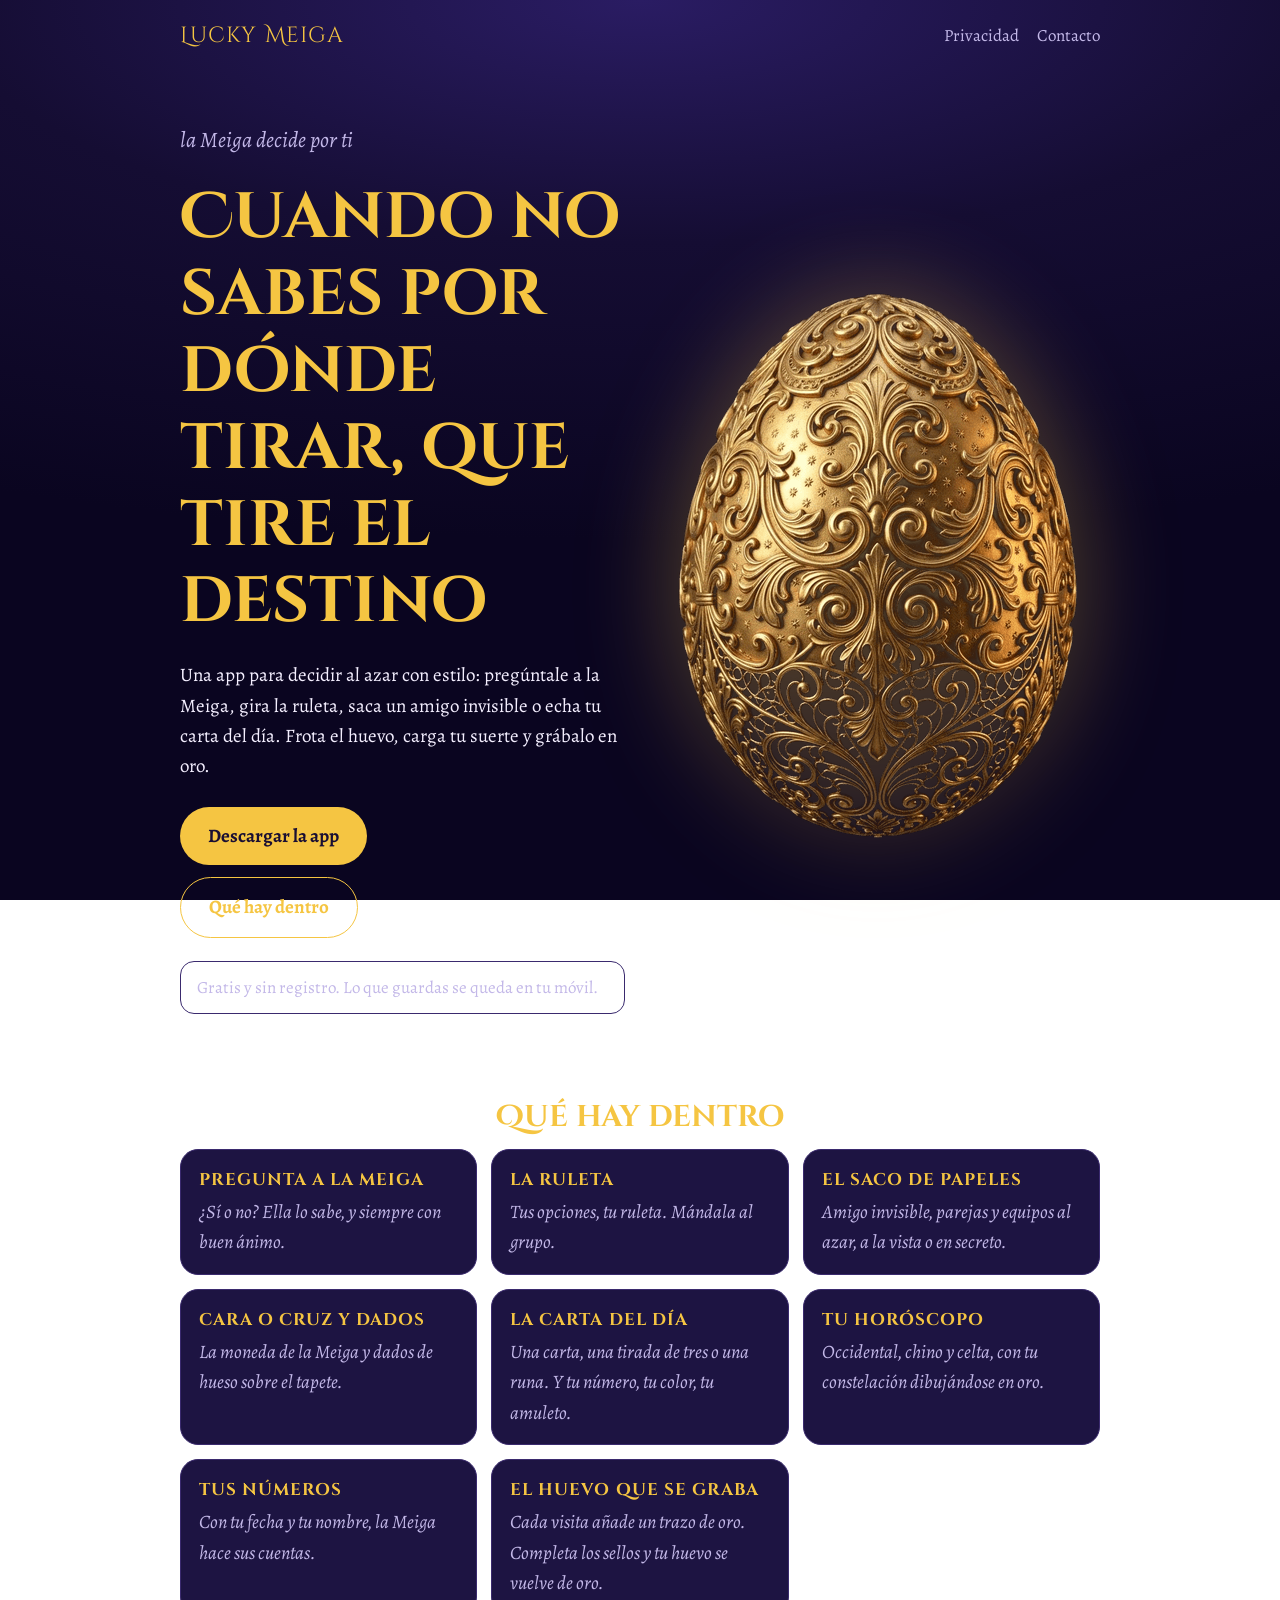
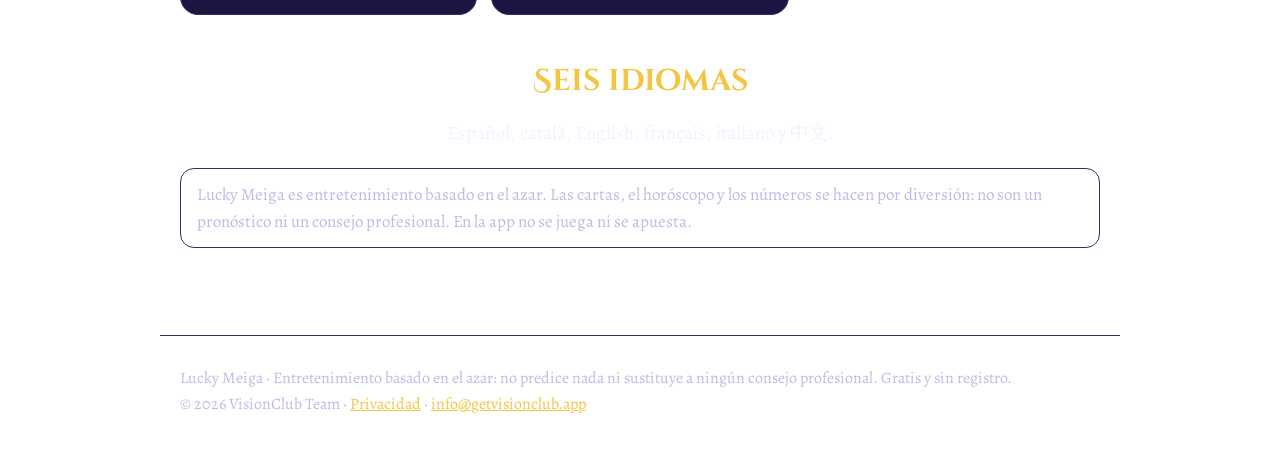
==== index.html @ 3d930da0 "Web de Lucky Meiga" ====
<!doctype html>
<html lang="es"><head><meta charset="utf-8"><meta name="viewport" content="width=device-width,initial-scale=1">
<title>Lucky Meiga · Que decida la suerte</title><meta name="description" content="Ruleta, sí o no, amigo invisible, dados, carta del día y horóscopo. La Meiga decide por ti. Gratis y sin registro.">
<meta property="og:title" content="Lucky Meiga · Que decida la suerte"><meta property="og:description" content="Ruleta, sí o no, amigo invisible, dados, carta del día y horóscopo. La Meiga decide por ti. Gratis y sin registro."><meta property="og:type" content="website">
<meta property="og:url" content="https://luckymeiga.com/"><meta property="og:image" content="https://luckymeiga.com/img/og.png">
<meta name="twitter:card" content="summary_large_image"><meta name="theme-color" content="#120a26">
<link rel="icon" href="/img/icono.png"><link rel="apple-touch-icon" href="/img/icono.png">
<link rel="preconnect" href="https://fonts.googleapis.com"><link rel="preconnect" href="https://fonts.gstatic.com" crossorigin>
<link href="https://fonts.googleapis.com/css2?family=Alegreya:ital,wght@0,500;0,700;1,500&family=Cinzel+Decorative:wght@700&family=Cinzel:wght@700&display=swap" rel="stylesheet">
<style>
:root{--fondo:#120a26;--oro:#f5c542;--texto:#f4efff;--suave:#c3b8e8;--tarjeta:#1d1442;--borde:#3a2a6e}
*{box-sizing:border-box}html{-webkit-text-size-adjust:100%}
body{margin:0;background:radial-gradient(120% 60% at 50% 0%,#2a1c63 0%,#150d33 45%,#0a0520 100%) fixed;color:var(--texto);font:19px/1.6 'Alegreya',Georgia,serif}
a{color:var(--oro)}
header{display:flex;align-items:center;justify-content:space-between;max-width:960px;margin:0 auto;padding:18px 20px}
header a.marca{font-family:'Cinzel Decorative',Georgia,serif;color:var(--oro);text-decoration:none;font-size:22px;letter-spacing:.05em}
nav a{margin-left:18px;color:var(--suave);text-decoration:none;font-size:17px}
main{max-width:960px;margin:0 auto;padding:10px 20px 70px}
h1,h2,h3{font-family:'Cinzel Decorative',Georgia,serif;color:var(--oro);line-height:1.2;font-weight:700}
h1{font-size:clamp(34px,7vw,64px);margin:.2em 0}
h2{font-size:clamp(22px,4vw,30px);margin:1.6em 0 .4em}
.hero{display:grid;grid-template-columns:1fr 1fr;gap:30px;align-items:center;padding:20px 0}
.hero img{width:100%;max-width:420px;justify-self:center;filter:drop-shadow(0 0 50px rgba(245,197,66,.35))}
.sub{font-style:italic;color:var(--suave);font-size:22px}
.boton{display:inline-block;background:var(--oro);color:#1a0f33;text-decoration:none;font-weight:700;padding:14px 28px;border-radius:999px;margin:6px 10px 6px 0;font-size:19px}
.boton.sec{background:transparent;color:var(--oro);border:1px solid var(--oro)}
.rejilla{display:grid;grid-template-columns:repeat(auto-fit,minmax(260px,1fr));gap:14px;margin-top:14px}
.tarjeta{background:var(--tarjeta);border:1px solid var(--borde);border-radius:18px;padding:16px 18px}
.tarjeta b{display:block;color:var(--oro);font-family:'Cinzel',Georgia,serif;letter-spacing:.06em;font-size:17px;text-transform:uppercase;margin-bottom:4px}
.tarjeta span{color:var(--suave);font-style:italic}
.centro{text-align:center}
footer{max-width:960px;margin:0 auto;padding:30px 20px 50px;color:var(--suave);font-size:16px;border-top:1px solid var(--borde)}
.aviso{background:#ffffff0d;border:1px solid var(--borde);border-radius:14px;padding:12px 16px;color:var(--suave);font-size:17px}
@media(max-width:720px){.hero{grid-template-columns:1fr;text-align:center}nav a{margin-left:12px}}
</style></head><body>
<header><a class="marca" href="/">Lucky Meiga</a><nav><a href="/privacidad/">Privacidad</a><a href="mailto:info@getvisionclub.app">Contacto</a></nav></header>

<main><section class="hero"><div><p class="sub">la Meiga decide por ti</p><h1>Cuando no sabes por dónde tirar, que tire el destino</h1>
<p>Una app para decidir al azar con estilo: pregúntale a la Meiga, gira la ruleta, saca un amigo invisible o echa tu carta del día. Frota el huevo, carga tu suerte y grábalo en oro.</p>
<div id="descargas"><a class="boton" id="b-ios" href="/app/">Descargar la app</a></div><a class="boton sec" href="#que">Qué hay dentro</a><p class="aviso">Gratis y sin registro. Lo que guardas se queda en tu móvil.</p></div>
<img src="/img/huevo-oro.png" alt="El huevo de oro de Lucky Meiga"></section>
<h2 id="que" class="centro">Qué hay dentro</h2>
<div class="rejilla">
<div class="tarjeta"><b>Pregunta a la Meiga</b><span>¿Sí o no? Ella lo sabe, y siempre con buen ánimo.</span></div>
<div class="tarjeta"><b>La ruleta</b><span>Tus opciones, tu ruleta. Mándala al grupo.</span></div>
<div class="tarjeta"><b>El saco de papeles</b><span>Amigo invisible, parejas y equipos al azar, a la vista o en secreto.</span></div>
<div class="tarjeta"><b>Cara o cruz y dados</b><span>La moneda de la Meiga y dados de hueso sobre el tapete.</span></div>
<div class="tarjeta"><b>La carta del día</b><span>Una carta, una tirada de tres o una runa. Y tu número, tu color, tu amuleto.</span></div>
<div class="tarjeta"><b>Tu horóscopo</b><span>Occidental, chino y celta, con tu constelación dibujándose en oro.</span></div>
<div class="tarjeta"><b>Tus números</b><span>Con tu fecha y tu nombre, la Meiga hace sus cuentas.</span></div>
<div class="tarjeta"><b>El huevo que se graba</b><span>Cada visita añade un trazo de oro. Completa los sellos y tu huevo se vuelve de oro.</span></div>
</div>
<h2 class="centro">Seis idiomas</h2><p class="centro">Español, català, English, français, italiano y 中文.</p>
<p class="aviso">Lucky Meiga es entretenimiento basado en el azar. Las cartas, el horóscopo y los números se hacen por diversión: no son un pronóstico ni un consejo profesional. En la app no se juega ni se apuesta.</p>
</main><footer>Lucky Meiga · Entretenimiento basado en el azar: no predice nada ni sustituye a ningún consejo profesional. Gratis y sin registro.
<br>© 2026 VisionClub Team · <a href="/privacidad/">Privacidad</a> · <a href="mailto:info@getvisionclub.app">info@getvisionclub.app</a></footer></body></html><script src="/tiendas.js"></script>
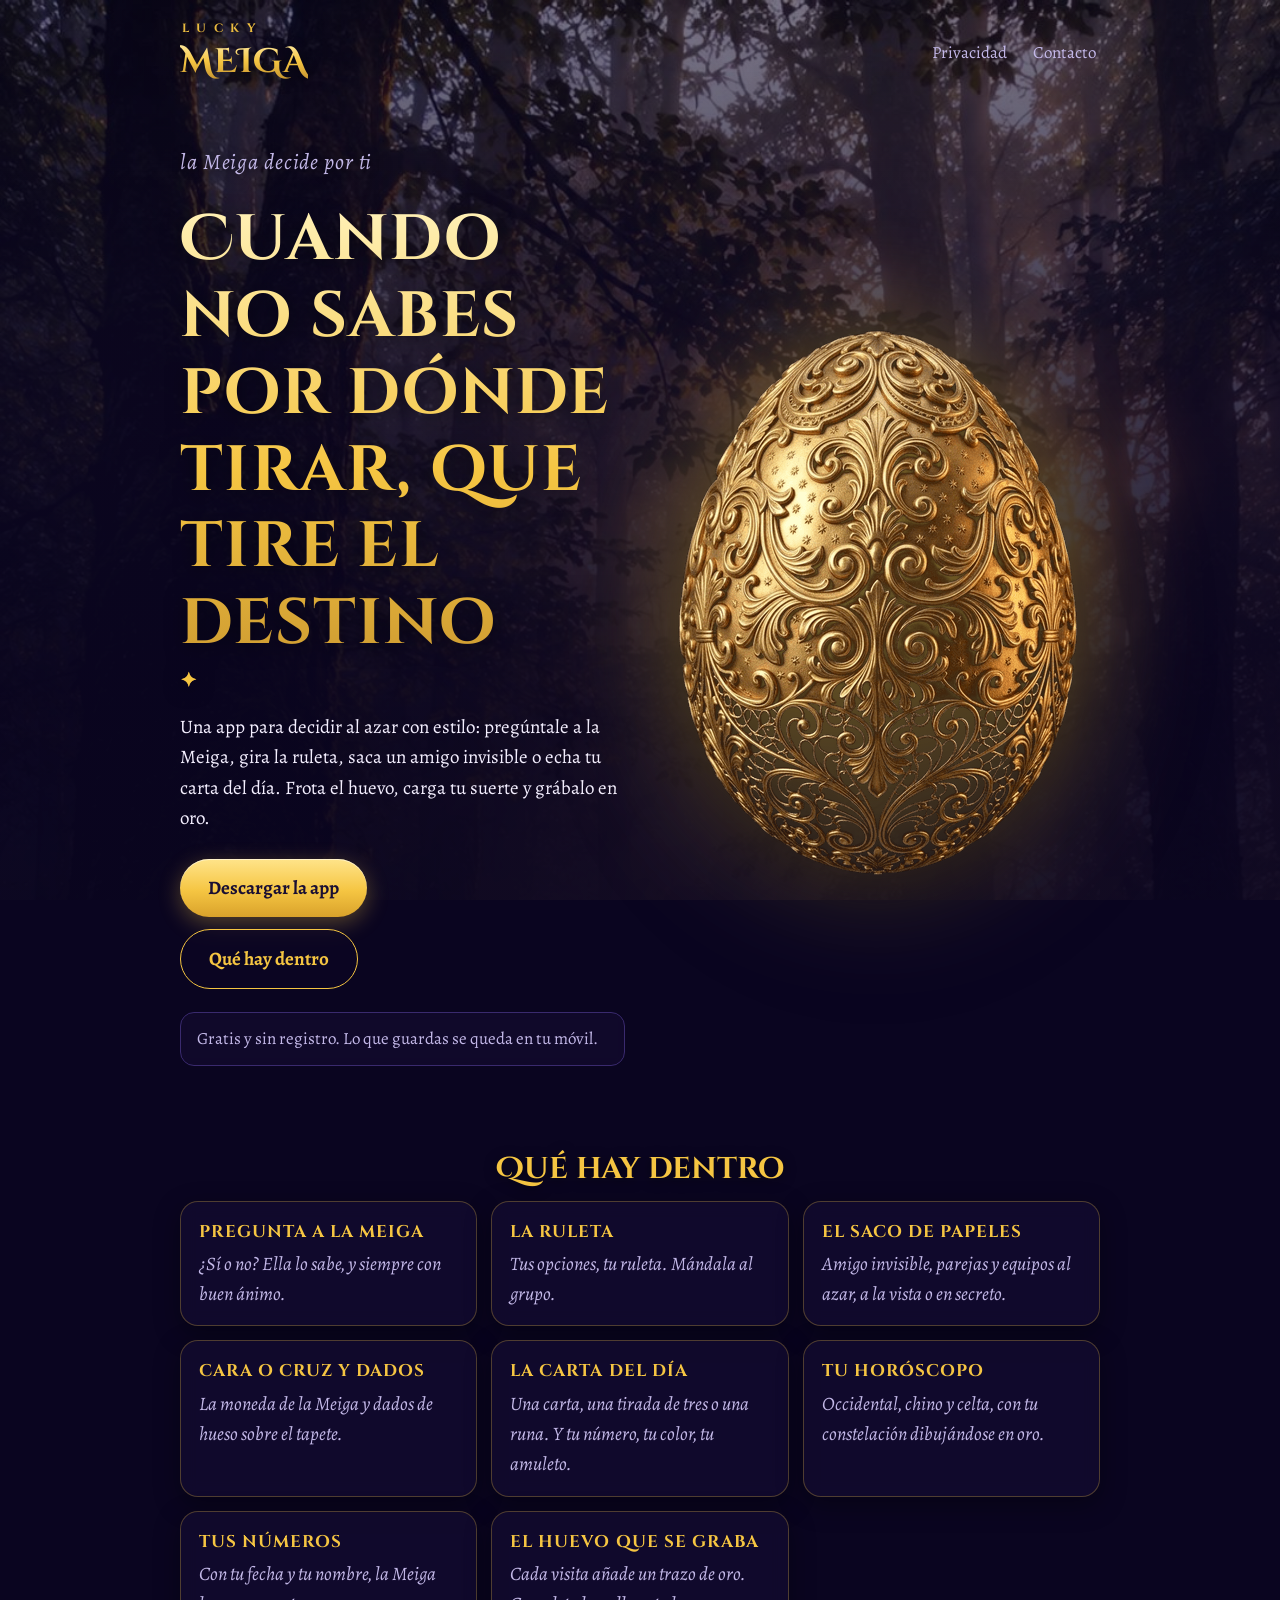
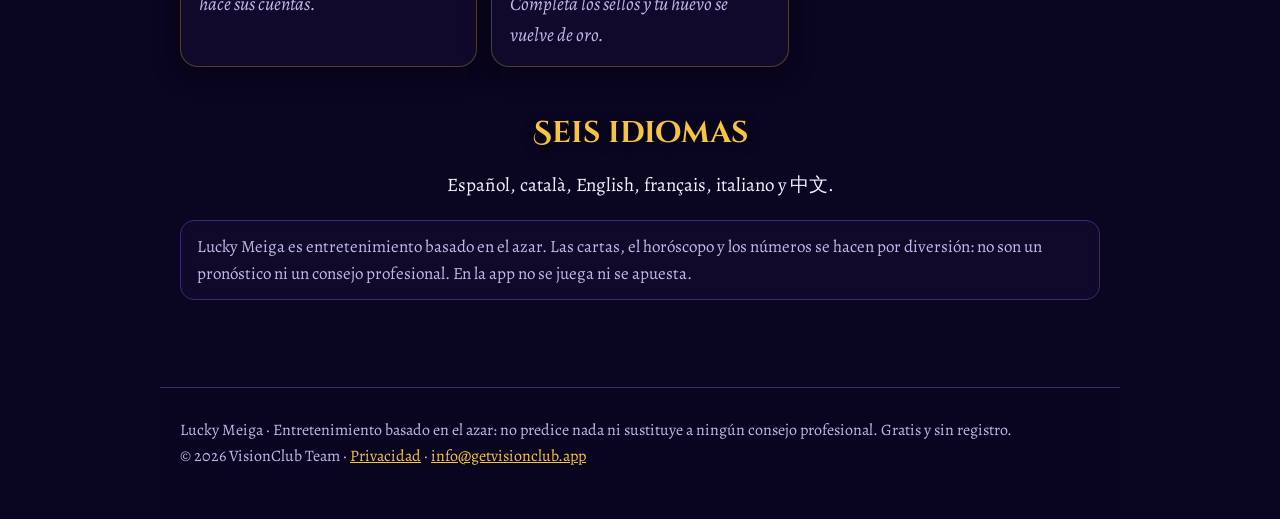
==== commit 9f45bdc7: "Web: logo LUCKY sobre MEIGA, fondo de bosque, oro con brillo y tiendas «Próximamente»" ====
--- a/index.html
+++ b/index.html
@@ -32,8 +32,8 @@
 footer{max-width:960px;margin:0 auto;padding:30px 20px 50px;color:var(--suave);font-size:16px;border-top:1px solid var(--borde)}
 .aviso{background:#ffffff0d;border:1px solid var(--borde);border-radius:14px;padding:12px 16px;color:var(--suave);font-size:17px}
 @media(max-width:720px){.hero{grid-template-columns:1fr;text-align:center}nav a{margin-left:12px}}
-</style></head><body>
-<header><a class="marca" href="/">Lucky Meiga</a><nav><a href="/privacidad/">Privacidad</a><a href="mailto:info@getvisionclub.app">Contacto</a></nav></header>
+</style><link rel="stylesheet" href="/estilo.css"></head><body>
+<header><a class="marca" href="/" aria-label="Lucky Meiga"><small>LUCKY</small><b>MEIGA</b></a><nav><a href="/privacidad/">Privacidad</a><a href="mailto:info@getvisionclub.app">Contacto</a></nav></header>
 
 <main><section class="hero"><div><p class="sub">la Meiga decide por ti</p><h1>Cuando no sabes por dónde tirar, que tire el destino</h1>
 <p>Una app para decidir al azar con estilo: pregúntale a la Meiga, gira la ruleta, saca un amigo invisible o echa tu carta del día. Frota el huevo, carga tu suerte y grábalo en oro.</p>
--- a/estilo.css
+++ b/estilo.css
@@ -0,0 +1,42 @@
+/* Mejoras de presencia compartidas por todas las páginas de luckymeiga.com:
+   bosque de fondo, logotipo con «LUCKY» sobre «MEIGA», oro con brillo y tarjetas de cristal. */
+body{background:#0a0520;position:relative;min-height:100vh}
+/* El bosque va en un pseudo-elemento fijo (iOS ignora background-attachment: fixed). */
+body::before{content:"";position:fixed;inset:0;z-index:-2;background:url(/img/bosque.jpg) center top/cover no-repeat}
+body::after{content:"";position:fixed;inset:0;z-index:-1;background:linear-gradient(180deg,rgba(14,8,38,.55) 0%,rgba(14,8,38,.78) 38%,rgba(10,5,32,.95) 80%)}
+
+header a.marca{display:flex;flex-direction:column;align-items:flex-start;line-height:1;letter-spacing:0;text-decoration:none}
+header a.marca small{font:700 12px 'Cinzel',Georgia,serif;letter-spacing:.62em;color:var(--oro);margin:0 0 3px 2px;opacity:.95}
+header a.marca b{font:700 34px 'Cinzel Decorative',Georgia,serif;letter-spacing:.03em;background:linear-gradient(180deg,#fff1b8 0%,#f5c542 48%,#b8862b 100%);-webkit-background-clip:text;background-clip:text;color:transparent;filter:drop-shadow(0 2px 6px rgba(0,0,0,.55))}
+header{padding:20px 20px 8px}
+nav a{padding:8px 4px;border-bottom:1px solid transparent;transition:border-color .2s,color .2s}
+nav a:hover{color:var(--oro);border-color:var(--oro)}
+
+h1{background:linear-gradient(180deg,#fff1b8 0%,#f5c542 55%,#c9962f 100%);-webkit-background-clip:text;background-clip:text;color:transparent;text-shadow:none;filter:drop-shadow(0 3px 10px rgba(0,0,0,.5));letter-spacing:.02em}
+h2{text-shadow:0 2px 12px rgba(0,0,0,.6)}
+.sub{letter-spacing:.04em;text-shadow:0 1px 8px rgba(0,0,0,.6)}
+/* Adorno de oro bajo el título: una línea con un rombo en el centro. */
+main.centro>h1::after,.hero h1::after{content:"✦";display:block;font-size:20px;color:var(--oro);-webkit-text-fill-color:var(--oro);margin-top:6px;letter-spacing:0}
+
+/* El huevo respira con un halo dorado. */
+.hero img,main.centro>img{animation:flota 6s ease-in-out infinite;filter:drop-shadow(0 0 60px rgba(245,197,66,.45)) drop-shadow(0 18px 24px rgba(0,0,0,.55))!important}
+@keyframes flota{0%,100%{transform:translateY(0)}50%{transform:translateY(-10px)}}
+@media(prefers-reduced-motion:reduce){.hero img,main.centro>img{animation:none}}
+
+.boton{background:linear-gradient(180deg,#ffe48a,#f5c542 55%,#d9a22b);box-shadow:0 6px 22px rgba(245,197,66,.32),inset 0 1px 0 rgba(255,255,255,.55);transition:transform .15s,box-shadow .2s}
+.boton:hover{transform:translateY(-2px);box-shadow:0 10px 28px rgba(245,197,66,.45),inset 0 1px 0 rgba(255,255,255,.6)}
+.boton.sec{background:rgba(14,8,38,.45);box-shadow:none;backdrop-filter:blur(4px)}
+
+.tarjeta{background:rgba(22,14,52,.62);backdrop-filter:blur(8px);-webkit-backdrop-filter:blur(8px);border-color:rgba(245,197,66,.28);box-shadow:0 8px 26px rgba(0,0,0,.35);transition:transform .2s,border-color .2s}
+.tarjeta:hover{transform:translateY(-3px);border-color:var(--oro)}
+.aviso{background:rgba(22,14,52,.55);backdrop-filter:blur(6px);-webkit-backdrop-filter:blur(6px)}
+footer{background:rgba(10,5,32,.55)}
+
+/* Insignias de las tiendas: aún sin enlace dicen «Próximamente». */
+.tiendas{display:flex;flex-wrap:wrap;gap:12px;justify-content:center;margin:22px 0 4px}
+.tienda{display:flex;align-items:center;gap:12px;min-width:210px;padding:11px 20px;border-radius:16px;border:1px solid rgba(245,197,66,.5);background:rgba(14,8,38,.6);color:var(--texto);text-decoration:none;text-align:left;backdrop-filter:blur(6px)}
+.tienda i{font-style:normal;font-size:26px;color:var(--oro)}
+.tienda span{display:block;font-size:14px;color:var(--suave);letter-spacing:.08em;text-transform:uppercase;line-height:1.1}
+.tienda strong{display:block;font:700 20px 'Cinzel',Georgia,serif;color:var(--oro);line-height:1.2}
+.tienda.pronto{opacity:.9;cursor:default}
+.lema{font-style:italic;color:var(--suave);font-size:21px;max-width:560px;margin:14px auto 0}
